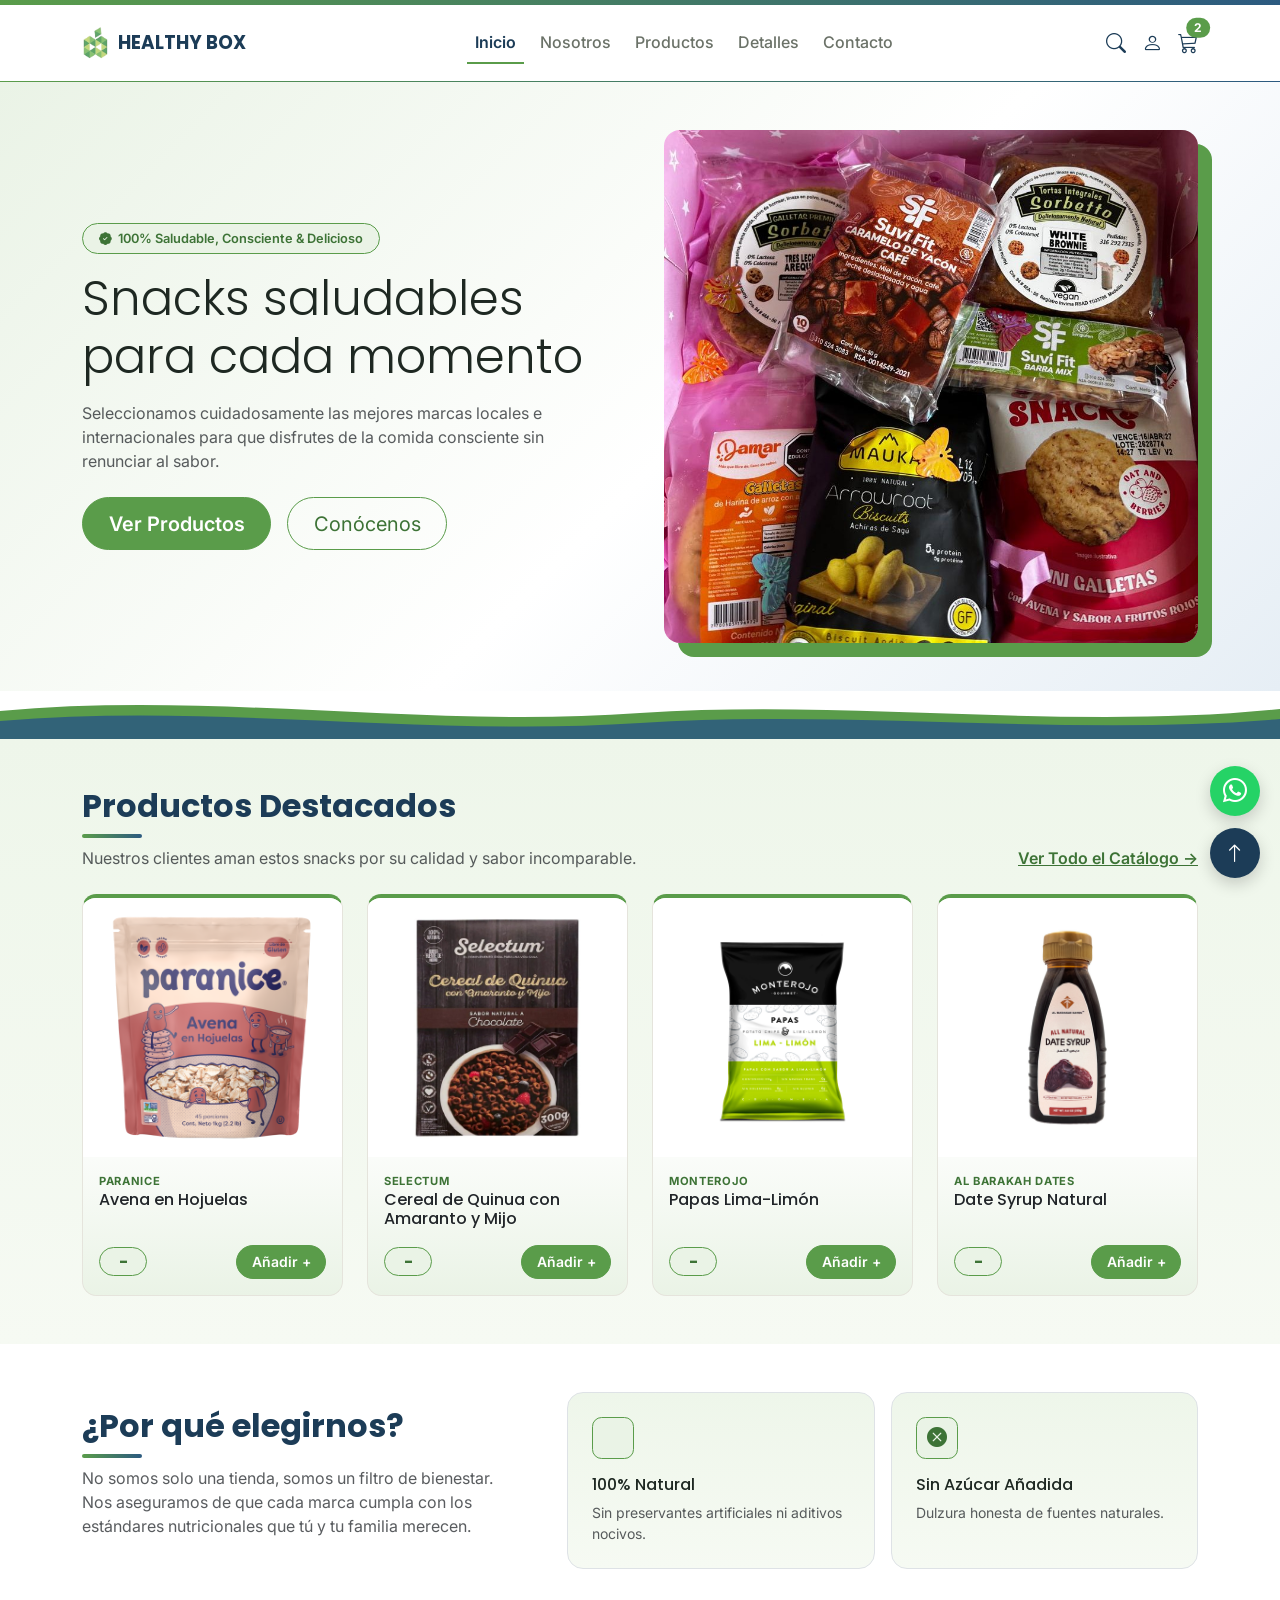
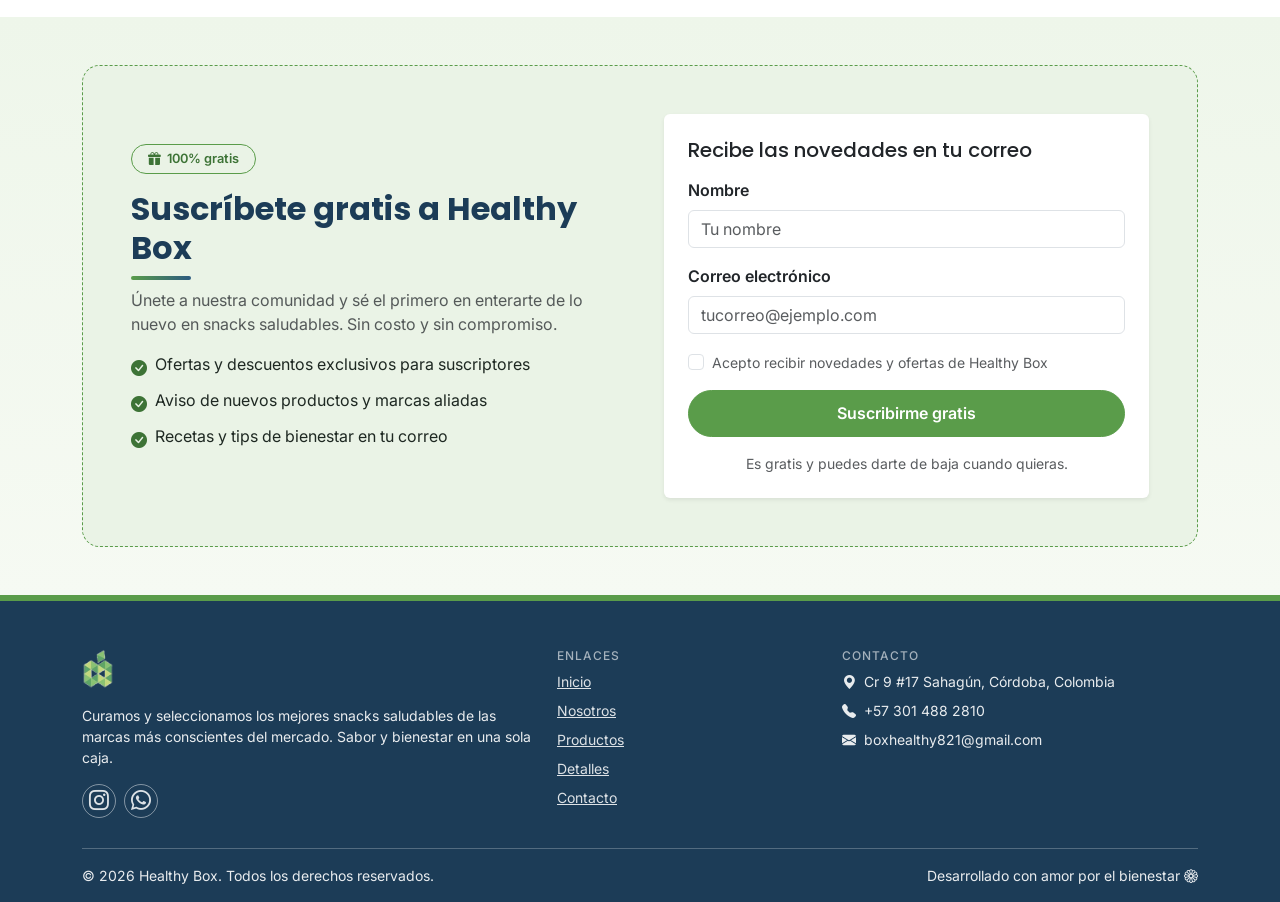
==== index.html @ ec4a330c "Primer commit" ====
<!doctype html>
<html lang="es">
<head>
  <meta charset="UTF-8">
  <meta name="viewport" content="width=device-width, initial-scale=1.0">
  <title>Healthy Box | Snacks saludables para cada momento</title>
  <meta name="description" content="Healthy Box: snacks saludables, naturales y sin azúcar añadida. Descubre nuestro catálogo de productos y conoce la marca.">
  <link href="https://cdn.jsdelivr.net/npm/bootstrap@5.3.3/dist/css/bootstrap.min.css" rel="stylesheet">
  <link rel="stylesheet" href="https://cdn.jsdelivr.net/npm/bootstrap-icons@1.11.3/font/bootstrap-icons.min.css">
  <link rel="stylesheet" href="css/estilo.css">
</head>
<body>

  <header class="navbar navbar-expand-lg sticky-top py-3">
    <div class="container">
      <a class="navbar-brand" href="index.html">
        <img src="img/logo-icono.png" alt="Logo Healthy Box">
        HEALTHY BOX
      </a>

      <button class="navbar-toggler" type="button" data-bs-toggle="collapse" data-bs-target="#navbarPrincipal" aria-controls="navbarPrincipal" aria-expanded="false" aria-label="Abrir menú de navegación">
        <span class="navbar-toggler-icon"></span>
      </button>

      <div class="navbar-collapse collapse d-lg-flex justify-content-between align-items-center" id="navbarPrincipal">
        <ul class="navbar-nav mx-lg-auto my-3 my-lg-0 gap-lg-2">
          <li class="nav-item"><a class="nav-link active" href="index.html">Inicio</a></li>
          <li class="nav-item"><a class="nav-link" href="nosotros.html">Nosotros</a></li>
          <li class="nav-item"><a class="nav-link" href="productos.html">Productos</a></li>
          <li class="nav-item"><a class="nav-link" href="detalle.html">Detalles</a></li>
          <li class="nav-item"><a class="nav-link" href="contacto.html">Contacto</a></li>
        </ul>

        <div class="d-flex align-items-center gap-3">
          <a href="#" class="icono-usuario" aria-label="Buscar"><i class="bi bi-search fs-5"></i></a>
          <a href="#" class="icono-usuario" aria-label="Mi cuenta"><i class="bi bi-person fs-5"></i></a>
          <a href="#" class="position-relative icono-usuario" aria-label="Carrito de compras (simulado, aún sin funcionalidad real)">
            <i class="bi bi-cart3 fs-5"></i>
            <span class="badge-carrito badge rounded-pill position-absolute top-0 start-100 translate-middle">2</span>
          </a>
        </div>
      </div>
    </div>
  </header>

  <main>
    <section class="py-5 hero-color">
      <div class="container">
        <div class="row align-items-center g-5">
          <div class="col-lg-6">
            <span class="hero-badge mb-3"><i class="bi bi-patch-check-fill"></i> 100% Saludable, Consciente &amp; Delicioso</span>
            <h1 class="display-5 mb-3">Snacks saludables para cada momento</h1>
            <p class="text-muted mb-4">Seleccionamos cuidadosamente las mejores marcas locales e internacionales para que disfrutes de la comida consciente sin renunciar al sabor.</p>
            <div class="d-flex gap-3 flex-wrap">
              <a href="productos.html" class="btn btn-primary btn-lg">Ver Productos</a>
              <a href="nosotros.html" class="btn btn-outline-primary btn-lg">Conócenos</a>
            </div>
          </div>
          <div class="col-lg-6">
            <img src="img/hero-caja.jpg" alt="Caja Healthy Box con variedad de snacks saludables" class="hero-img">
          </div>
        </div>
      </div>
    </section>

    <svg class="ola-marca" viewBox="0 0 1440 48" preserveAspectRatio="none" aria-hidden="true">
      <path class="ola-verde" d="M0,20 C240,0 480,38 720,22 C960,8 1200,40 1440,18 L1440,48 L0,48 Z"/>
      <path class="ola-azul" d="M0,30 C240,12 480,46 720,32 C960,18 1200,46 1440,28 L1440,48 L0,48 Z"/>
    </svg>

    <section class="py-5 bg-crema">
      <div class="container">
        <div class="d-flex flex-wrap justify-content-between align-items-end mb-4 gap-3">
          <div>
            <h2>Productos Destacados</h2>
            <p class="text-muted mb-0">Nuestros clientes aman estos snacks por su calidad y sabor incomparable.</p>
          </div>
          <a href="productos.html" class="fw-semibold text-verde text-decoration-underline">Ver Todo el Catálogo →</a>
        </div>

        <div class="row row-cols-2 row-cols-md-4 g-4">
          <div class="col">
            <div class="card card-producto h-100">
              <img src="img/paranice-avena-hojuelas.jpg" class="card-img-top" alt="Avena en Hojuelas Paranice">
              <div class="card-body d-flex flex-column">
                <span class="marca-producto">Paranice</span>
                <h3 class="h6">Avena en Hojuelas</h3>
                <div class="d-flex justify-content-between align-items-center mt-auto pt-2">
                  <span class="precio">-</span>
                  <button class="btn btn-primary btn-sm" type="button">Añadir +</button>
                </div>
              </div>
            </div>
          </div>

          <div class="col">
            <div class="card card-producto h-100">
              <img src="img/selectum-cereal-quinua-chocolate.jpg" class="card-img-top" alt="Cereal de Quinua Selectum">
              <div class="card-body d-flex flex-column">
                <span class="marca-producto">Selectum</span>
                <h3 class="h6">Cereal de Quinua con Amaranto y Mijo</h3>
                <div class="d-flex justify-content-between align-items-center mt-auto pt-2">
                  <span class="precio">-</span>
                  <button class="btn btn-primary btn-sm" type="button">Añadir +</button>
                </div>
              </div>
            </div>
          </div>

          <div class="col">
            <div class="card card-producto h-100">
              <img src="img/monterojo-papas-lima-limon.jpg" class="card-img-top" alt="Papas Lima-Limón Monterojo">
              <div class="card-body d-flex flex-column">
                <span class="marca-producto">Monterojo</span>
                <h3 class="h6">Papas Lima-Limón</h3>
                <div class="d-flex justify-content-between align-items-center mt-auto pt-2">
                  <span class="precio">-</span>
                  <button class="btn btn-primary btn-sm" type="button">Añadir +</button>
                </div>
              </div>
            </div>
          </div>

          <div class="col">
            <div class="card card-producto h-100">
              <img src="img/date-syrup-natural.jpg" class="card-img-top" alt="Date Syrup Natural Al Barakah Dates">
              <div class="card-body d-flex flex-column">
                <span class="marca-producto">Al Barakah Dates</span>
                <h3 class="h6">Date Syrup Natural</h3>
                <div class="d-flex justify-content-between align-items-center mt-auto pt-2">
                  <span class="precio">-</span>
                  <button class="btn btn-primary btn-sm" type="button">Añadir +</button>
                </div>
              </div>
            </div>
          </div>
        </div>
      </div>
    </section>

    <section class="py-5">
      <div class="container">
        <div class="row align-items-center g-5">
          <div class="col-lg-5">
            <h2>¿Por qué elegirnos?</h2>
            <p class="text-muted">No somos solo una tienda, somos un filtro de bienestar. Nos aseguramos de que cada marca cumpla con los estándares nutricionales que tú y tu familia merecen.</p>
          </div>
          <div class="col-lg-7">
            <div class="row g-3">
              <div class="col-sm-6">
                <div class="border rounded-4 p-4 h-100 bg-crema">
                  <div class="icono-circulo mb-3">
                    <i class="bi bi-leaf-fill fs-5"></i>
                  </div>
                  <h3 class="h6">100% Natural</h3>
                  <p class="text-muted small mb-0">Sin preservantes artificiales ni aditivos nocivos.</p>
                </div>
              </div>
              <div class="col-sm-6">
                <div class="border rounded-4 p-4 h-100 bg-crema">
                  <div class="icono-circulo mb-3">
                    <i class="bi bi-x-circle-fill fs-5"></i>
                  </div>
                  <h3 class="h6">Sin Azúcar Añadida</h3>
                  <p class="text-muted small mb-0">Dulzura honesta de fuentes naturales.</p>
                </div>
              </div>
            </div>
          </div>
        </div>
      </div>
    </section>

    <section class="py-5 bg-crema">
      <div class="container">
        <div class="caja-suscripcion p-4 p-lg-5">
          <div class="row g-5 align-items-center">
            <div class="col-lg-6">
              <span class="hero-badge mb-3"><i class="bi bi-gift-fill"></i> 100% gratis</span>
              <h2>Suscríbete gratis a Healthy Box</h2>
              <p class="text-muted">Únete a nuestra comunidad y sé el primero en enterarte de lo nuevo en snacks saludables. Sin costo y sin compromiso.</p>
              <ul class="list-unstyled d-grid gap-2">
                <li class="d-flex gap-2"><i class="bi bi-check-circle-fill text-verde flex-shrink-0 mt-1"></i> Ofertas y descuentos exclusivos para suscriptores</li>
                <li class="d-flex gap-2"><i class="bi bi-check-circle-fill text-verde flex-shrink-0 mt-1"></i> Aviso de nuevos productos y marcas aliadas</li>
                <li class="d-flex gap-2"><i class="bi bi-check-circle-fill text-verde flex-shrink-0 mt-1"></i> Recetas y tips de bienestar en tu correo</li>
              </ul>
            </div>
            <div class="col-lg-6">
              <form class="card p-4 shadow-sm border-0">
                <h3 class="h5 mb-3">Recibe las novedades en tu correo</h3>
                <div class="mb-3">
                  <label class="form-label fw-semibold">Nombre</label>
                  <input type="text" class="form-control" placeholder="Tu nombre">
                </div>
                <div class="mb-3">
                  <label class="form-label fw-semibold">Correo electrónico</label>
                  <input type="email" class="form-control" placeholder="tucorreo@ejemplo.com">
                </div>
                <div class="form-check mb-3">
                  <input class="form-check-input" type="checkbox" id="aceptoNovedades">
                  <label class="form-check-label small text-muted" for="aceptoNovedades">Acepto recibir novedades y ofertas de Healthy Box</label>
                </div>
                <button type="button" class="btn btn-primary w-100">Suscribirme gratis</button>
                <p class="text-muted small text-center mt-3 mb-0">Es gratis y puedes darte de baja cuando quieras.</p>
              </form>
            </div>
          </div>
        </div>
      </div>
    </section>
  </main>

  <footer class="pie-azul pt-5 pb-3">
    <div class="container">
      <div class="row g-4">
        <div class="col-lg-5">
          <img src="img/logo-icono.png" alt="Healthy Box" height="40" class="mb-3">
          <p class="small">Curamos y seleccionamos los mejores snacks saludables de las marcas más conscientes del mercado. Sabor y bienestar en una sola caja.</p>
          <div class="redes d-flex gap-2">
            <a href="#" aria-label="Instagram @healthybox_sahagun"><i class="bi bi-instagram fs-5"></i></a>
            <a href="#" aria-label="Chat / WhatsApp"><i class="bi bi-whatsapp fs-5"></i></a>
          </div>
        </div>
        <div class="col-6 col-lg-3">
          <h6>ENLACES</h6>
          <ul class="list-unstyled d-grid gap-2 small">
            <li><a href="index.html">Inicio</a></li>
            <li><a href="nosotros.html">Nosotros</a></li>
            <li><a href="productos.html">Productos</a></li>
            <li><a href="detalle.html">Detalles</a></li>
            <li><a href="contacto.html">Contacto</a></li>
          </ul>
        </div>
        <div class="col-6 col-lg-4">
          <h6>CONTACTO</h6>
          <ul class="list-unstyled d-grid gap-2 small">
            <li><i class="bi bi-geo-alt-fill me-1"></i> Cr 9 #17 Sahagún, Córdoba, Colombia</li>
            <li><i class="bi bi-telephone-fill me-1"></i> +57 301 488 2810</li>
            <li><i class="bi bi-envelope-fill me-1"></i> boxhealthy821@gmail.com</li>
          </ul>
        </div>
      </div>
      <div class="d-flex flex-wrap justify-content-between gap-2 small border-top border-light border-opacity-25 mt-4 pt-3">
        <span>© 2026 Healthy Box. Todos los derechos reservados.</span>
        <span>Desarrollado con amor por el bienestar <i class="bi bi-flower1"></i></span>
      </div>
    </div>
  </footer>

  <a href="#" class="boton-flotante boton-flotante--wa" aria-label="Escríbenos por WhatsApp">
    <i class="bi bi-whatsapp fs-4"></i>
  </a>
  <a href="#" class="boton-flotante boton-flotante--arriba" aria-label="Volver arriba">
    <i class="bi bi-arrow-up fs-5"></i>
  </a>

  <script src="https://cdn.jsdelivr.net/npm/bootstrap@5.3.3/dist/js/bootstrap.bundle.min.js"></script>
</body>
</html>
---- css/estilo.css ----
@import url('https://fonts.googleapis.com/css2?family=Poppins:wght@500;600;700&family=Inter:wght@400;500;600;700&display=swap');

:root{
  --hb-verde:        #5a9c4a;  
  --hb-verde-oscuro:  #3d7336; 
  --hb-verde-suave:   #eaf3e6;  
  --hb-azul:          #2c5a80;  
  --hb-azul-oscuro:   #1c3c57;  
  --hb-crema:         #fbf9f5;
  --hb-ink:           #1e2822;
  --hb-mute:          #6b7268;
  --hb-linea:         #e5e4dc;

  --bs-font-sans-serif: 'Inter', system-ui, sans-serif;
}

body{ color: var(--hb-ink); background: #fff; }
h1, h2, h3, h4, .navbar-brand, .fw-brand{
  font-family: 'Poppins', 'Inter', sans-serif;
  font-weight: 700;
}

.btn-primary{
  background-color: var(--hb-verde);
  border-color: var(--hb-verde);
  font-weight: 600;
}
.btn-primary:hover, .btn-primary:focus{
  background-color: var(--hb-verde-oscuro);
  border-color: var(--hb-verde-oscuro);
}
.btn-outline-primary{
  color: var(--hb-verde-oscuro);
  border-color: var(--hb-verde);
}
.btn-outline-primary:hover{
  background-color: var(--hb-verde);
  border-color: var(--hb-verde);
  color: #fff;
}
.btn{ border-radius: 50rem; padding: .65rem 1.6rem; }
.btn-sm{ padding: .35rem .9rem; }

.text-verde{ color: var(--hb-verde-oscuro) !important; }
.text-azul{ color: var(--hb-azul-oscuro) !important; }
.bg-verde-suave{ background-color: var(--hb-verde-suave) !important; }
.bg-crema{ background-color: var(--hb-crema) !important; }
.bg-azul-oscuro{ background-color: var(--hb-azul-oscuro) !important; }
.link-azul{ color: var(--hb-azul-oscuro); }

.navbar{ background: #fff; border-bottom: 1px solid var(--hb-linea); }
.navbar-brand{ color: var(--hb-azul-oscuro); display: flex; align-items: center; gap: .55rem; font-size: 1.15rem; }
.navbar-brand img{ height: 34px; width: auto; }
.nav-link{ color: var(--hb-mute); font-weight: 500; }
.nav-link.active{
  color: var(--hb-azul-oscuro) !important;
  font-weight: 600;
  border-bottom: 2px solid var(--hb-verde);
}
.icono-usuario{ color: var(--hb-azul-oscuro); }
.badge-carrito{ background: var(--hb-verde) !important; }

.hero-badge{
  display: inline-flex;
  align-items: center;
  gap: .4rem;
  background: var(--hb-verde-suave);
  color: var(--hb-verde-oscuro);
  border: 1px solid var(--hb-verde);
  border-radius: 50rem;
  padding: .3rem 1rem;
  font-size: .8rem;
  font-weight: 600;
}
.hero-img{ border-radius: 1rem; object-fit: cover; width: 100%; height: 100%; min-height: 320px; }

.ola-marca{ display: block; width: 100%; height: 48px; line-height: 0; }
.ola-marca path.ola-verde{ fill: var(--hb-verde); }
.ola-marca path.ola-azul{ fill: var(--hb-azul); opacity: .85; }

.card-producto{ border: 1px solid var(--hb-linea); border-radius: .9rem; overflow: hidden; }
.card-producto .card-img-top{ aspect-ratio: 1 / 1; object-fit: contain; background: #fff; padding: .75rem; }
.card-producto .marca-producto{ font-size: .7rem; letter-spacing: .06em; text-transform: uppercase; color: var(--hb-verde-oscuro); font-weight: 700; }
.card-producto .precio{ font-family: 'Poppins', sans-serif; font-weight: 700; color: var(--hb-verde-oscuro); }

.icono-circulo{
  width: 42px; height: 42px;
  border-radius: .6rem;
  background: var(--hb-verde-suave);
  border: 1.5px solid var(--hb-verde);
  color: var(--hb-verde-oscuro);
  display: inline-flex; align-items: center; justify-content: center;
}

.franja-azul{ background: var(--hb-azul-oscuro); color: #fff; padding: 3.5rem 0 6rem; }
.franja-azul p{ color: rgba(255,255,255,.85); }
.mision-card{ margin-top: -4.5rem; position: relative; z-index: 2; box-shadow: 0 12px 30px rgba(28,60,87,.14); border-radius: 1rem; }

.caja-suscripcion{
  background: var(--hb-verde-suave);
  border: 1.5px dashed var(--hb-verde);
  border-radius: 1.1rem;
}


.card-producto .btn{ position: relative; z-index: 2; }

.tabla-nutri th, .tabla-nutri td{ border-color: var(--hb-linea); padding: .45rem .25rem; }
.sello-adv{
  display: inline-block; margin: 0 .5rem .5rem 0;
  background: #1e2822; color: #fff; border-radius: .4rem;
  padding: .45rem .8rem; font-size: .75rem; font-weight: 700;
  letter-spacing: .03em; text-transform: uppercase;
}

.marco-creadores{
  max-width: 460px; margin: 0 auto 14px;
  background: var(--hb-verde-suave);
  border: 2px solid var(--hb-verde);
  border-radius: 1.5rem; padding: 1rem;
  box-shadow: 14px 14px 0 var(--hb-azul);
}
.marco-creadores img{
  display: block; width: 100%; height: auto; max-height: 540px;
  object-fit: contain; background: #fff; border-radius: 1rem;
}

footer.pie-azul{ background: var(--hb-azul-oscuro); color: rgba(255,255,255,.9); }
footer.pie-azul a{ color: rgba(255,255,255,.85); }
footer.pie-azul a:hover{ color: #fff; }
footer.pie-azul h6{ color: rgba(255,255,255,.6); letter-spacing: .08em; font-size: .75rem; }
footer.pie-azul .redes a{
  width: 34px; height: 34px; border-radius: 50%;
  border: 1.5px solid rgba(255,255,255,.45);
  display: inline-flex; align-items:center; justify-content:center;
}

.boton-flotante{
  position: fixed; right: 20px; width: 50px; height: 50px; border-radius: 50%;
  display: flex; align-items: center; justify-content: center;
  color: #fff; box-shadow: 0 6px 16px rgba(0,0,0,.18); z-index: 1040;
}
.boton-flotante--wa{ bottom: 84px; background: #25d366; }
.boton-flotante--arriba{ bottom: 22px; background: var(--hb-azul-oscuro); }

.stat-nutricional{ background: var(--hb-crema); border: 1px solid var(--hb-linea); border-radius: .7rem; text-align: center; padding: .8rem; }
.stat-nutricional b{ font-family:'Poppins',sans-serif; font-size: 1.25rem; color: var(--hb-verde-oscuro); display:block; }
.stat-nutricional span{ font-size: .75rem; color: var(--hb-mute); }
.precio-grande{ font-family:'Poppins',sans-serif; font-weight:700; color: var(--hb-verde-oscuro); font-size:1.7rem; }


.navbar{ border-top: 5px solid transparent; border-image: linear-gradient(90deg, var(--hb-verde), var(--hb-azul)) 1; border-bottom: 1px solid var(--hb-linea); }

.bg-crema{ background: linear-gradient(180deg, #eef6ea 0%, #f6faf3 100%) !important; }

.hero-color{ background: linear-gradient(135deg, var(--hb-verde-suave) 0%, #ffffff 55%, #e6eef5 100%); }
.hero-img{ box-shadow: 14px 14px 0 var(--hb-verde); }

main h2:not(.h5)::after{
  content: ""; display: block; width: 60px; height: 4px; border-radius: 4px; margin-top: .55rem;
  background: linear-gradient(90deg, var(--hb-verde), var(--hb-azul));
}
main .text-center h2:not(.h5)::after{ margin-left: auto; margin-right: auto; }
main h2:not(.h5){ color: var(--hb-azul-oscuro); }

.card-producto{ border-top: 4px solid var(--hb-verde); background: linear-gradient(#fff 55%, var(--hb-verde-suave) 100%); }
.card-producto .precio{
  display: inline-block; background: var(--hb-verde-suave); border: 1px solid var(--hb-verde);
  border-radius: 50rem; padding: .1rem .75rem; min-width: 3rem; text-align: center;
}

.franja-azul{ background: linear-gradient(135deg, var(--hb-azul-oscuro) 0%, var(--hb-azul) 100%); }
.mision-card{ border-top: 5px solid var(--hb-verde); }

.stat-nutricional{ background: var(--hb-verde-suave); border-color: var(--hb-verde); }
.detalle-prod .card.shadow-sm{ border-top: 4px solid var(--hb-azul) !important; }
.tabla-nutri th{ color: var(--hb-azul-oscuro); }
.precio-grande{ background: var(--hb-verde-suave); border-left: 5px solid var(--hb-verde); padding: .3rem 1rem; display: inline-block; border-radius: .4rem; }
.badge.bg-verde-suave{ background-color: var(--hb-verde-suave) !important; }

footer.pie-azul{ border-top: 6px solid var(--hb-verde); }

.mapa-contacto{ border: 3px solid var(--hb-verde); border-radius: 1.2rem; overflow: hidden; box-shadow: 10px 10px 0 var(--hb-azul); }
.mapa-contacto iframe{ display: block; }

.lista-filtros{ background: var(--hb-verde-suave); border-radius: .9rem; padding: .5rem; }
.lista-filtros .list-group-item{ background: transparent; border: 0; border-radius: .6rem !important; display: flex; justify-content: space-between; }
.lista-filtros .list-group-item.active{ background: #fff; color: var(--hb-azul-oscuro); font-weight: 700; }
.lista-filtros .list-group-item span{ color: var(--hb-mute); }
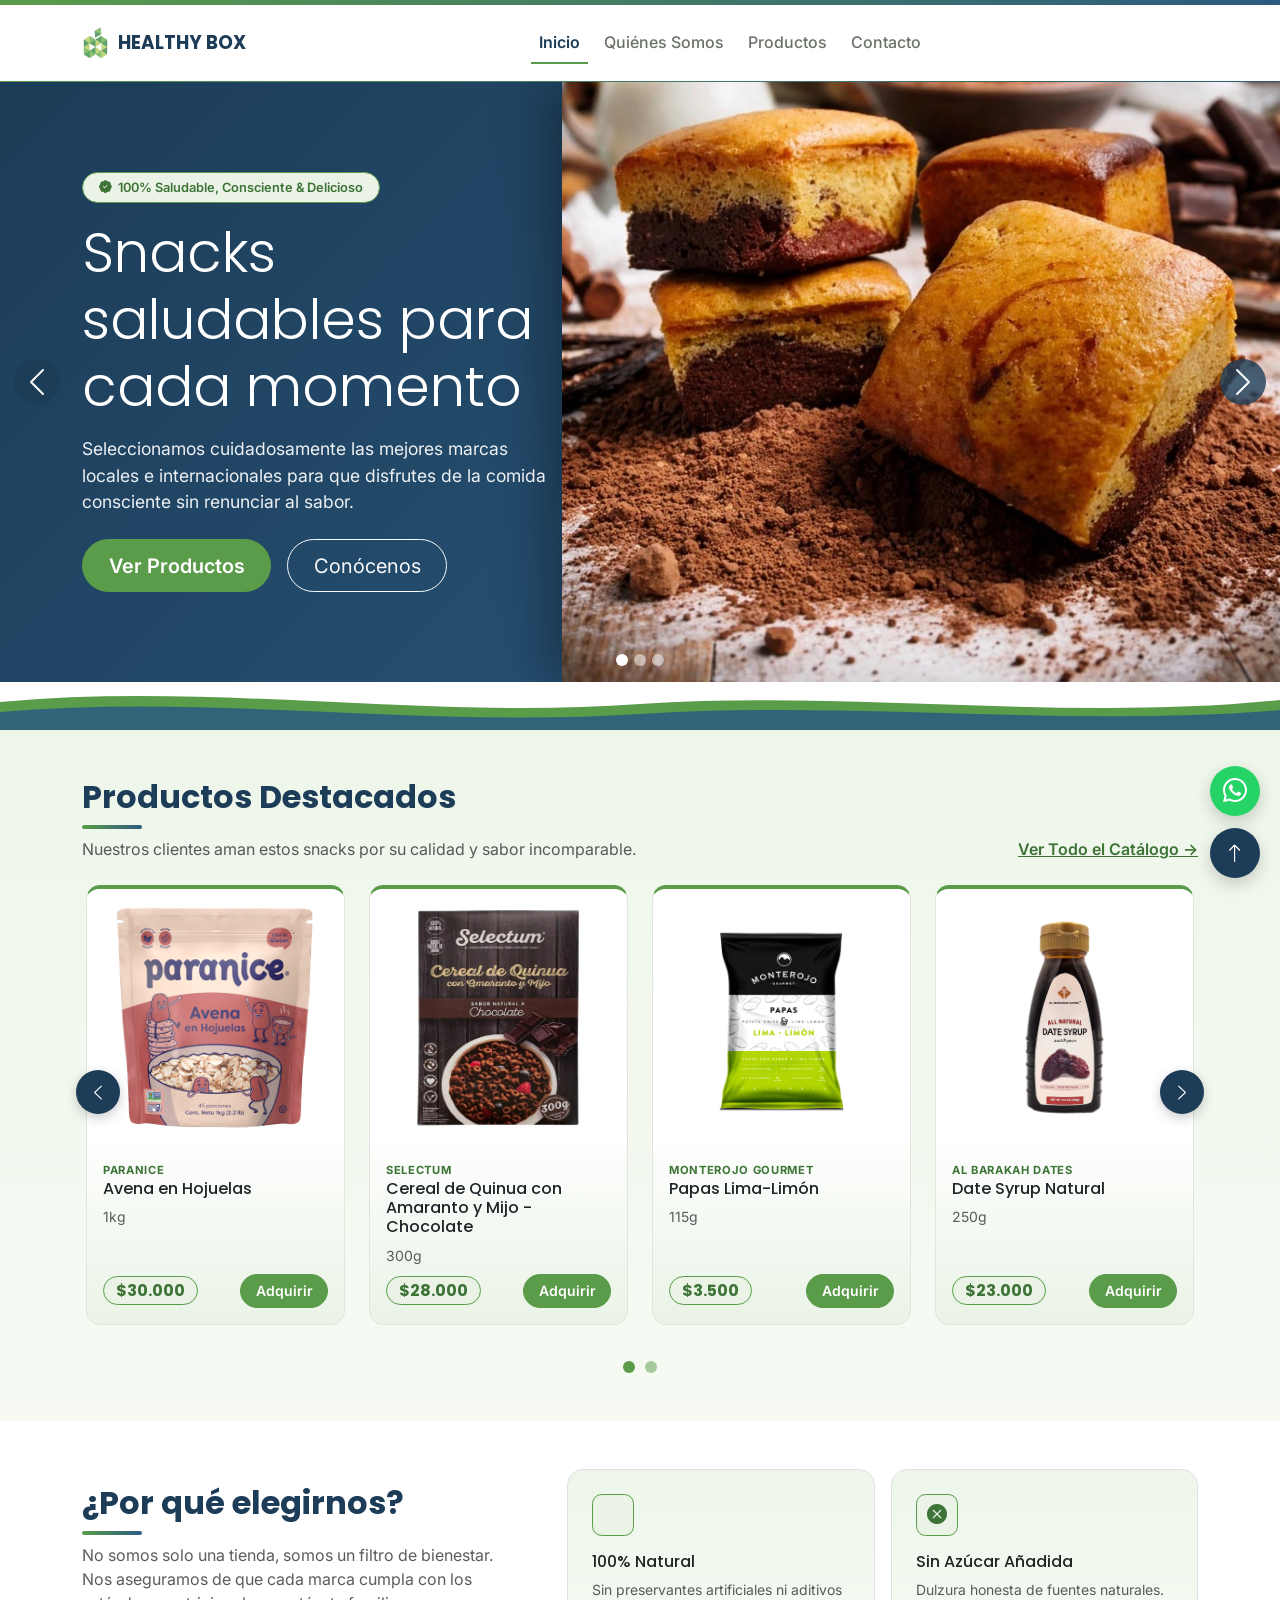
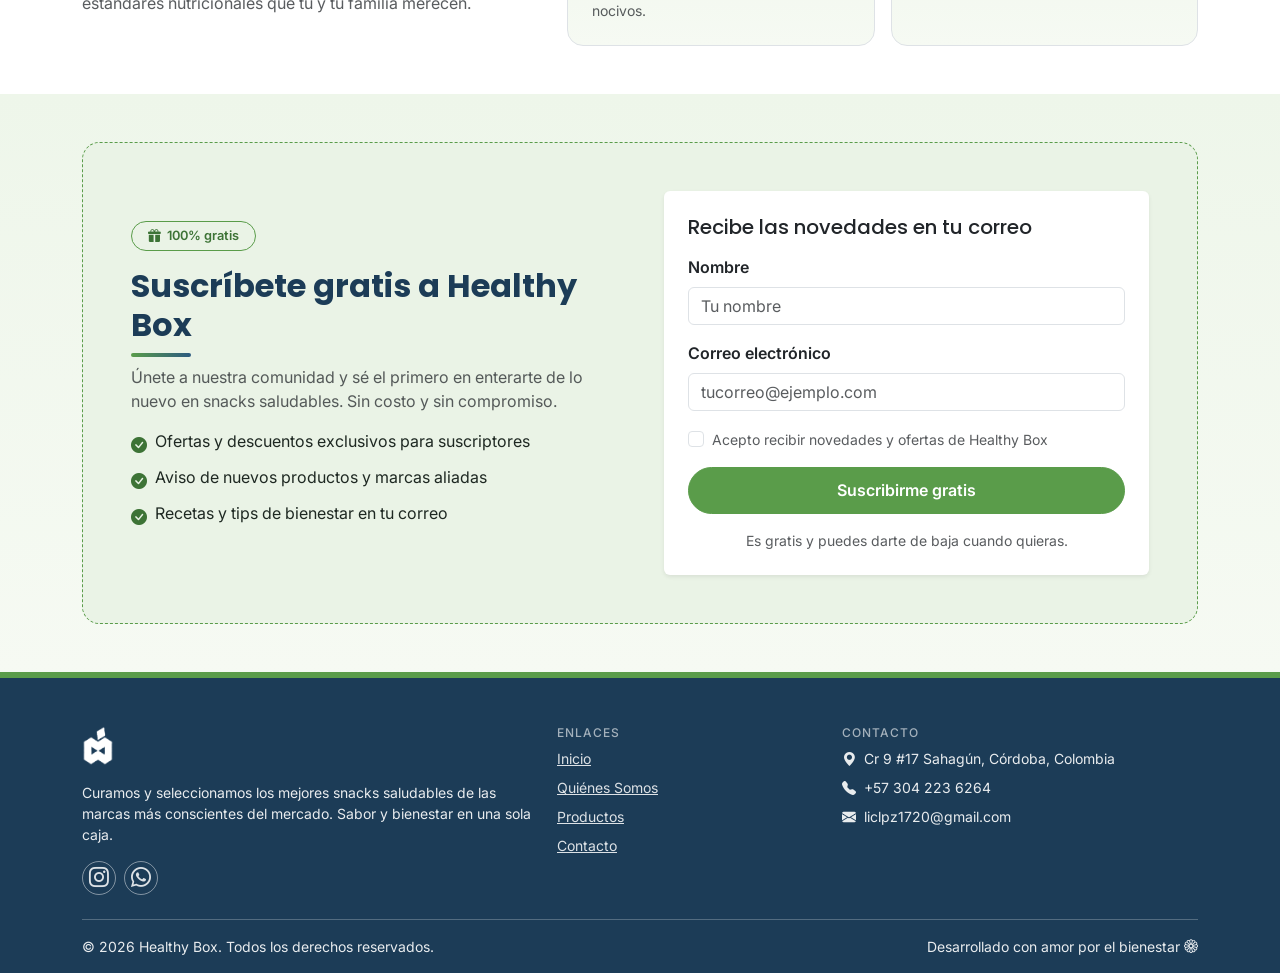
==== commit 9b03d0f1: "Actualización del proyecto" ====
--- a/index.html
+++ b/index.html
@@ -11,7 +11,7 @@
 </head>
 <body>
 
-  <header class="navbar navbar-expand-lg sticky-top py-3">
+    <header class="navbar navbar-expand-lg sticky-top py-3">
     <div class="container">
       <a class="navbar-brand" href="index.html">
         <img src="img/logo-icono.png" alt="Logo Healthy Box">
@@ -25,50 +25,71 @@
       <div class="navbar-collapse collapse d-lg-flex justify-content-between align-items-center" id="navbarPrincipal">
         <ul class="navbar-nav mx-lg-auto my-3 my-lg-0 gap-lg-2">
           <li class="nav-item"><a class="nav-link active" href="index.html">Inicio</a></li>
-          <li class="nav-item"><a class="nav-link" href="nosotros.html">Nosotros</a></li>
+          <li class="nav-item"><a class="nav-link" href="nosotros.html">Quiénes Somos</a></li>
           <li class="nav-item"><a class="nav-link" href="productos.html">Productos</a></li>
-          <li class="nav-item"><a class="nav-link" href="detalle.html">Detalles</a></li>
           <li class="nav-item"><a class="nav-link" href="contacto.html">Contacto</a></li>
         </ul>
 
-        <div class="d-flex align-items-center gap-3">
-          <a href="#" class="icono-usuario" aria-label="Buscar"><i class="bi bi-search fs-5"></i></a>
-          <a href="#" class="icono-usuario" aria-label="Mi cuenta"><i class="bi bi-person fs-5"></i></a>
-          <a href="#" class="position-relative icono-usuario" aria-label="Carrito de compras (simulado, aún sin funcionalidad real)">
-            <i class="bi bi-cart3 fs-5"></i>
-            <span class="badge-carrito badge rounded-pill position-absolute top-0 start-100 translate-middle">2</span>
-          </a>
-        </div>
       </div>
     </div>
   </header>
 
   <main>
-    <section class="py-5 hero-color">
-      <div class="container">
-        <div class="row align-items-center g-5">
-          <div class="col-lg-6">
-            <span class="hero-badge mb-3"><i class="bi bi-patch-check-fill"></i> 100% Saludable, Consciente &amp; Delicioso</span>
-            <h1 class="display-5 mb-3">Snacks saludables para cada momento</h1>
-            <p class="text-muted mb-4">Seleccionamos cuidadosamente las mejores marcas locales e internacionales para que disfrutes de la comida consciente sin renunciar al sabor.</p>
-            <div class="d-flex gap-3 flex-wrap">
-              <a href="productos.html" class="btn btn-primary btn-lg">Ver Productos</a>
-              <a href="nosotros.html" class="btn btn-outline-primary btn-lg">Conócenos</a>
-            </div>
-          </div>
-          <div class="col-lg-6">
-            <img src="img/hero-caja.jpg" alt="Caja Healthy Box con variedad de snacks saludables" class="hero-img">
-          </div>
-        </div>
+        <section class="hero-carrusel">
+      <div id="carruselHero" class="carousel slide carousel-fade" data-bs-ride="carousel" data-bs-interval="5000" aria-label="Carrusel principal de Healthy Box">
+        <div class="carousel-indicators"><button type="button" data-bs-target="#carruselHero" data-bs-slide-to="0" class="active" aria-current="true" aria-label="Diapositiva 1"></button><button type="button" data-bs-target="#carruselHero" data-bs-slide-to="1" aria-label="Diapositiva 2"></button><button type="button" data-bs-target="#carruselHero" data-bs-slide-to="2" aria-label="Diapositiva 3"></button></div>
+        <div class="carousel-inner">
+        <div class="carousel-item active">
+          <img src="img/banner-torta.jpg" class="hero-slide-img d-block" alt="Tortas integrales marmoladas con cacao">
+          <div class="carousel-caption-hb">
+            <div class="container">
+              <div class="hero-texto">
+                <span class="hero-badge mb-3"><i class="bi bi-patch-check-fill"></i> 100% Saludable, Consciente &amp; Delicioso</span>
+                <h1 class="display-4 mb-3">Snacks saludables para cada momento</h1>
+                <p class="mb-4">Seleccionamos cuidadosamente las mejores marcas locales e internacionales para que disfrutes de la comida consciente sin renunciar al sabor.</p>
+                <div class="d-flex gap-3 flex-wrap"><a href="productos.html" class="btn btn-primary btn-lg">Ver Productos</a><a href="nosotros.html" class="btn btn-outline-light btn-lg">Conócenos</a></div>
+              </div>
+            </div>
+          </div>
+        </div>
+        <div class="carousel-item">
+          <img src="img/hero-caja.jpg" class="hero-slide-img d-block" alt="Tortas integrales y barras de la caja Healthy Box">
+          <div class="carousel-caption-hb">
+            <div class="container">
+              <div class="hero-texto">
+                <span class="hero-badge mb-3"><i class="bi bi-patch-check-fill"></i> Hecho con cariño</span>
+                <h2 class="display-4 mb-3">Cajas armadas con detalles para ti</h2>
+                <p class="mb-4">Cada caja Healthy Box se prepara a mano y puede llevar una nota personalizada para regalar o para consentirte.</p>
+                <div class="d-flex gap-3 flex-wrap"><a href="nosotros.html" class="btn btn-primary btn-lg">Conoce nuestra historia</a></div>
+              </div>
+            </div>
+          </div>
+        </div>
+        <div class="carousel-item">
+          <img src="img/caja-nota.jpg" class="hero-slide-img d-block" alt="Galletas y biscuits de la caja Healthy Box">
+          <div class="carousel-caption-hb">
+            <div class="container">
+              <div class="hero-texto">
+                <span class="hero-badge mb-3"><i class="bi bi-patch-check-fill"></i> Marcas seleccionadas</span>
+                <h2 class="display-4 mb-3">Sabor y bienestar en una sola caja</h2>
+                <p class="mb-4">Galletas, barras, chips y despensa saludable: opciones sin azúcar añadida, ricas en proteína, veganas o sin gluten.</p>
+                <div class="d-flex gap-3 flex-wrap"><a href="productos.html" class="btn btn-primary btn-lg">Explorar el catálogo</a></div>
+              </div>
+            </div>
+          </div>
+        </div>
+        </div>
+        <button class="carousel-control-prev" type="button" data-bs-target="#carruselHero" data-bs-slide="prev"><span class="carousel-control-prev-icon" aria-hidden="true"></span><span class="visually-hidden">Anterior</span></button>
+        <button class="carousel-control-next" type="button" data-bs-target="#carruselHero" data-bs-slide="next"><span class="carousel-control-next-icon" aria-hidden="true"></span><span class="visually-hidden">Siguiente</span></button>
       </div>
     </section>
 
-    <svg class="ola-marca" viewBox="0 0 1440 48" preserveAspectRatio="none" aria-hidden="true">
+        <svg class="ola-marca" viewBox="0 0 1440 48" preserveAspectRatio="none" aria-hidden="true">
       <path class="ola-verde" d="M0,20 C240,0 480,38 720,22 C960,8 1200,40 1440,18 L1440,48 L0,48 Z"/>
       <path class="ola-azul" d="M0,30 C240,12 480,46 720,32 C960,18 1200,46 1440,28 L1440,48 L0,48 Z"/>
     </svg>
 
-    <section class="py-5 bg-crema">
+        <section class="py-5 bg-crema">
       <div class="container">
         <div class="d-flex flex-wrap justify-content-between align-items-end mb-4 gap-3">
           <div>
@@ -78,67 +99,154 @@
           <a href="productos.html" class="fw-semibold text-verde text-decoration-underline">Ver Todo el Catálogo →</a>
         </div>
 
-        <div class="row row-cols-2 row-cols-md-4 g-4">
-          <div class="col">
-            <div class="card card-producto h-100">
-              <img src="img/paranice-avena-hojuelas.jpg" class="card-img-top" alt="Avena en Hojuelas Paranice">
-              <div class="card-body d-flex flex-column">
-                <span class="marca-producto">Paranice</span>
-                <h3 class="h6">Avena en Hojuelas</h3>
-                <div class="d-flex justify-content-between align-items-center mt-auto pt-2">
-                  <span class="precio">-</span>
-                  <button class="btn btn-primary btn-sm" type="button">Añadir +</button>
-                </div>
-              </div>
-            </div>
-          </div>
-
-          <div class="col">
-            <div class="card card-producto h-100">
-              <img src="img/selectum-cereal-quinua-chocolate.jpg" class="card-img-top" alt="Cereal de Quinua Selectum">
-              <div class="card-body d-flex flex-column">
-                <span class="marca-producto">Selectum</span>
-                <h3 class="h6">Cereal de Quinua con Amaranto y Mijo</h3>
-                <div class="d-flex justify-content-between align-items-center mt-auto pt-2">
-                  <span class="precio">-</span>
-                  <button class="btn btn-primary btn-sm" type="button">Añadir +</button>
-                </div>
-              </div>
-            </div>
-          </div>
-
-          <div class="col">
-            <div class="card card-producto h-100">
-              <img src="img/monterojo-papas-lima-limon.jpg" class="card-img-top" alt="Papas Lima-Limón Monterojo">
-              <div class="card-body d-flex flex-column">
-                <span class="marca-producto">Monterojo</span>
-                <h3 class="h6">Papas Lima-Limón</h3>
-                <div class="d-flex justify-content-between align-items-center mt-auto pt-2">
-                  <span class="precio">-</span>
-                  <button class="btn btn-primary btn-sm" type="button">Añadir +</button>
-                </div>
-              </div>
-            </div>
-          </div>
-
-          <div class="col">
-            <div class="card card-producto h-100">
-              <img src="img/date-syrup-natural.jpg" class="card-img-top" alt="Date Syrup Natural Al Barakah Dates">
-              <div class="card-body d-flex flex-column">
-                <span class="marca-producto">Al Barakah Dates</span>
-                <h3 class="h6">Date Syrup Natural</h3>
-                <div class="d-flex justify-content-between align-items-center mt-auto pt-2">
-                  <span class="precio">-</span>
-                  <button class="btn btn-primary btn-sm" type="button">Añadir +</button>
-                </div>
-              </div>
-            </div>
-          </div>
+        <div id="carruselDestacados" class="carousel slide carrusel-prod" data-bs-ride="carousel" data-bs-interval="5000" aria-label="Carrusel de productos destacados">
+          <div class="carousel-indicators">
+            <button type="button" data-bs-target="#carruselDestacados" data-bs-slide-to="0" class="active" aria-current="true" aria-label="Productos 1 a 4"></button>
+            <button type="button" data-bs-target="#carruselDestacados" data-bs-slide-to="1" aria-label="Productos 5 a 8"></button>
+          </div>
+          <div class="carousel-inner pb-5">
+            <div class="carousel-item active">
+              <div class="row row-cols-2 row-cols-md-4 g-4">
+            <div class="col">
+              <div class="card card-producto h-100">
+                <img src="img/paranice-avena-hojuelas.jpg" class="card-img-top" alt="Avena en Hojuelas Paranice">
+                <div class="card-body d-flex flex-column">
+                  <span class="marca-producto">Paranice</span>
+                  <h3 class="h6"><a href="detalle.html#paranice-avena-hojuelas" class="stretched-link text-reset text-decoration-none">Avena en Hojuelas</a></h3>
+                  <span class="text-muted small">1kg</span>
+                  <div class="d-flex justify-content-between align-items-center mt-auto pt-2">
+                    <span class="precio">$30.000</span>
+                    <a href="https://wa.me/573042236264?text=Hola%20Healthy%20Box%2C%20quiero%20adquirir%3A%20Paranice%20Avena%20en%20Hojuelas%20%281kg%29" class="btn btn-primary btn-sm" target="_blank" rel="noopener">Adquirir</a>
+                  </div>
+                </div>
+              </div>
+            </div>
+
+            <div class="col">
+              <div class="card card-producto h-100">
+                <img src="img/selectum-cereal-quinua-chocolate.jpg" class="card-img-top" alt="Cereal de Quinua con Amaranto y Mijo sabor Chocolate Selectum">
+                <div class="card-body d-flex flex-column">
+                  <span class="marca-producto">Selectum</span>
+                  <h3 class="h6"><a href="detalle.html#selectum-cereal-quinua-chocolate" class="stretched-link text-reset text-decoration-none">Cereal de Quinua con Amaranto y Mijo - Chocolate</a></h3>
+                  <span class="text-muted small">300g</span>
+                  <div class="d-flex justify-content-between align-items-center mt-auto pt-2">
+                    <span class="precio">$28.000</span>
+                    <a href="https://wa.me/573042236264?text=Hola%20Healthy%20Box%2C%20quiero%20adquirir%3A%20Selectum%20Cereal%20de%20Quinua%20con%20Amaranto%20y%20Mijo%20-%20Chocolate%20%28300g%29" class="btn btn-primary btn-sm" target="_blank" rel="noopener">Adquirir</a>
+                  </div>
+                </div>
+              </div>
+            </div>
+
+            <div class="col">
+              <div class="card card-producto h-100">
+                <img src="img/monterojo-papas-lima-limon.jpg" class="card-img-top" alt="Papas Lima-Limón Monterojo Gourmet">
+                <div class="card-body d-flex flex-column">
+                  <span class="marca-producto">Monterojo Gourmet</span>
+                  <h3 class="h6"><a href="detalle.html#monterojo-papas-lima-limon" class="stretched-link text-reset text-decoration-none">Papas Lima-Limón</a></h3>
+                  <span class="text-muted small">115g</span>
+                  <div class="d-flex justify-content-between align-items-center mt-auto pt-2">
+                    <span class="precio">$3.500</span>
+                    <a href="https://wa.me/573042236264?text=Hola%20Healthy%20Box%2C%20quiero%20adquirir%3A%20Monterojo%20Gourmet%20Papas%20Lima-Lim%C3%B3n%20%28115g%29" class="btn btn-primary btn-sm" target="_blank" rel="noopener">Adquirir</a>
+                  </div>
+                </div>
+              </div>
+            </div>
+
+            <div class="col">
+              <div class="card card-producto h-100">
+                <img src="img/date-syrup-natural.jpg" class="card-img-top" alt="Date Syrup Natural Al Barakah Dates">
+                <div class="card-body d-flex flex-column">
+                  <span class="marca-producto">Al Barakah Dates</span>
+                  <h3 class="h6"><a href="detalle.html#date-syrup-natural" class="stretched-link text-reset text-decoration-none">Date Syrup Natural</a></h3>
+                  <span class="text-muted small">250g</span>
+                  <div class="d-flex justify-content-between align-items-center mt-auto pt-2">
+                    <span class="precio">$23.000</span>
+                    <a href="https://wa.me/573042236264?text=Hola%20Healthy%20Box%2C%20quiero%20adquirir%3A%20Al%20Barakah%20Dates%20Date%20Syrup%20Natural%20%28250g%29" class="btn btn-primary btn-sm" target="_blank" rel="noopener">Adquirir</a>
+                  </div>
+                </div>
+              </div>
+            </div>
+
+              </div>
+            </div>
+            <div class="carousel-item">
+              <div class="row row-cols-2 row-cols-md-4 g-4">
+            <div class="col">
+              <div class="card card-producto h-100">
+                <img src="img/damar-pan-sagu-arequipe.jpg" class="card-img-top" alt="Pan Harina de Arroz con Sagú y Arequipe Sin Azúcar Damar">
+                <div class="card-body d-flex flex-column">
+                  <span class="marca-producto">Damar</span>
+                  <h3 class="h6"><a href="detalle.html#damar-pan-sagu-arequipe" class="stretched-link text-reset text-decoration-none">Pan Harina de Arroz con Sagú y Arequipe</a></h3>
+                  <span class="text-muted small">300g</span>
+                  <div class="d-flex justify-content-between align-items-center mt-auto pt-2">
+                    <span class="precio">$13.000</span>
+                    <a href="https://wa.me/573042236264?text=Hola%20Healthy%20Box%2C%20quiero%20adquirir%3A%20Damar%20Pan%20Harina%20de%20Arroz%20con%20Sag%C3%BA%20y%20Arequipe%20%28300g%29" class="btn btn-primary btn-sm" target="_blank" rel="noopener">Adquirir</a>
+                  </div>
+                </div>
+              </div>
+            </div>
+
+            <div class="col">
+              <div class="card card-producto h-100">
+                <img src="img/fitbell-golden-bites.jpg" class="card-img-top" alt="Golden Bites rellenos de Arequipe FitBell">
+                <div class="card-body d-flex flex-column">
+                  <span class="marca-producto">FitBell</span>
+                  <h3 class="h6"><a href="detalle.html#fitbell-golden-bites" class="stretched-link text-reset text-decoration-none">Golden Bites rellenos de Arequipe</a></h3>
+                  <span class="text-muted small">60g</span>
+                  <div class="d-flex justify-content-between align-items-center mt-auto pt-2">
+                    <span class="precio">$6.500</span>
+                    <a href="https://wa.me/573042236264?text=Hola%20Healthy%20Box%2C%20quiero%20adquirir%3A%20FitBell%20Golden%20Bites%20rellenos%20de%20Arequipe%20%2860g%29" class="btn btn-primary btn-sm" target="_blank" rel="noopener">Adquirir</a>
+                  </div>
+                </div>
+              </div>
+            </div>
+
+            <div class="col">
+              <div class="card card-producto h-100">
+                <img src="img/paranice-granola-chocolate.jpg" class="card-img-top" alt="GranOla Chocolate Chip Paranice">
+                <div class="card-body d-flex flex-column">
+                  <span class="marca-producto">Paranice</span>
+                  <h3 class="h6"><a href="detalle.html#paranice-granola-chocolate" class="stretched-link text-reset text-decoration-none">GranOla Chocolate Chip</a></h3>
+                  <span class="text-muted small">300g</span>
+                  <div class="d-flex justify-content-between align-items-center mt-auto pt-2">
+                    <span class="precio">$36.000</span>
+                    <a href="https://wa.me/573042236264?text=Hola%20Healthy%20Box%2C%20quiero%20adquirir%3A%20Paranice%20GranOla%20Chocolate%20Chip%20%28300g%29" class="btn btn-primary btn-sm" target="_blank" rel="noopener">Adquirir</a>
+                  </div>
+                </div>
+              </div>
+            </div>
+
+            <div class="col">
+              <div class="card card-producto h-100">
+                <img src="img/vitad-galletas-vainilla.jpg" class="card-img-top" alt="Galletas de Vainilla Sin Culpa Vitad">
+                <div class="card-body d-flex flex-column">
+                  <span class="marca-producto">Vitad</span>
+                  <h3 class="h6"><a href="detalle.html#vitad-galletas-vainilla" class="stretched-link text-reset text-decoration-none">Galletas de Vainilla Sin Culpa</a></h3>
+                  <span class="text-muted small">4 x 30g</span>
+                  <div class="d-flex justify-content-between align-items-center mt-auto pt-2">
+                    <span class="precio">$3.500</span>
+                    <a href="https://wa.me/573042236264?text=Hola%20Healthy%20Box%2C%20quiero%20adquirir%3A%20Vitad%20Galletas%20de%20Vainilla%20Sin%20Culpa%20%284%20x%2030g%29" class="btn btn-primary btn-sm" target="_blank" rel="noopener">Adquirir</a>
+                  </div>
+                </div>
+              </div>
+            </div>
+
+              </div>
+            </div>
+          </div>
+          <button class="carousel-control-prev" type="button" data-bs-target="#carruselDestacados" data-bs-slide="prev">
+            <span class="carousel-control-prev-icon" aria-hidden="true"></span>
+            <span class="visually-hidden">Anterior</span>
+          </button>
+          <button class="carousel-control-next" type="button" data-bs-target="#carruselDestacados" data-bs-slide="next">
+            <span class="carousel-control-next-icon" aria-hidden="true"></span>
+            <span class="visually-hidden">Siguiente</span>
+          </button>
         </div>
       </div>
     </section>
 
-    <section class="py-5">
+        <section class="py-5">
       <div class="container">
         <div class="row align-items-center g-5">
           <div class="col-lg-5">
@@ -171,7 +279,7 @@
       </div>
     </section>
 
-    <section class="py-5 bg-crema">
+        <section class="py-5 bg-crema">
       <div class="container">
         <div class="caja-suscripcion p-4 p-lg-5">
           <div class="row g-5 align-items-center">
@@ -186,21 +294,25 @@
               </ul>
             </div>
             <div class="col-lg-6">
-              <form class="card p-4 shadow-sm border-0">
+              <form class="card p-4 shadow-sm border-0" action="https://api.web3forms.com/submit" method="POST">
+                <input type="hidden" name="access_key" value="7e4ecec6-5a29-4eb7-8053-2802646640e2">
+                <input type="hidden" name="subject" value="Nueva suscripción a Healthy Box">
+                <input type="hidden" name="from_name" value="Sitio web Healthy Box">
+                <input type="checkbox" name="botcheck" class="d-none" tabindex="-1" autocomplete="off">
                 <h3 class="h5 mb-3">Recibe las novedades en tu correo</h3>
                 <div class="mb-3">
                   <label class="form-label fw-semibold">Nombre</label>
-                  <input type="text" class="form-control" placeholder="Tu nombre">
+                  <input type="text" name="nombre" class="form-control" placeholder="Tu nombre" required>
                 </div>
                 <div class="mb-3">
                   <label class="form-label fw-semibold">Correo electrónico</label>
-                  <input type="email" class="form-control" placeholder="tucorreo@ejemplo.com">
+                  <input type="email" name="email" class="form-control" placeholder="tucorreo@ejemplo.com" required>
                 </div>
                 <div class="form-check mb-3">
-                  <input class="form-check-input" type="checkbox" id="aceptoNovedades">
+                  <input class="form-check-input" type="checkbox" name="acepta_novedades" id="aceptoNovedades" required>
                   <label class="form-check-label small text-muted" for="aceptoNovedades">Acepto recibir novedades y ofertas de Healthy Box</label>
                 </div>
-                <button type="button" class="btn btn-primary w-100">Suscribirme gratis</button>
+                <button type="submit" class="btn btn-primary w-100">Suscribirme gratis</button>
                 <p class="text-muted small text-center mt-3 mb-0">Es gratis y puedes darte de baja cuando quieras.</p>
               </form>
             </div>
@@ -210,24 +322,23 @@
     </section>
   </main>
 
-  <footer class="pie-azul pt-5 pb-3">
+    <footer class="pie-azul pt-5 pb-3">
     <div class="container">
       <div class="row g-4">
         <div class="col-lg-5">
-          <img src="img/logo-icono.png" alt="Healthy Box" height="40" class="mb-3">
+          <img src="img/logo-icono.png" alt="Healthy Box" height="40" class="mb-3" style="filter:brightness(0) invert(1);">
           <p class="small">Curamos y seleccionamos los mejores snacks saludables de las marcas más conscientes del mercado. Sabor y bienestar en una sola caja.</p>
           <div class="redes d-flex gap-2">
-            <a href="#" aria-label="Instagram @healthybox_sahagun"><i class="bi bi-instagram fs-5"></i></a>
-            <a href="#" aria-label="Chat / WhatsApp"><i class="bi bi-whatsapp fs-5"></i></a>
+            <a href="https://www.instagram.com/licethlp07?knvt=MXJ4OGp3YTh5czN5NA==" aria-label="Instagram @healthybox_sahagun"><i class="bi bi-instagram fs-5"></i></a>
+            <a href="https://wa.me/573042236264" target="_blank" rel="noopener" aria-label="Chat / WhatsApp"><i class="bi bi-whatsapp fs-5"></i></a>
           </div>
         </div>
         <div class="col-6 col-lg-3">
           <h6>ENLACES</h6>
           <ul class="list-unstyled d-grid gap-2 small">
             <li><a href="index.html">Inicio</a></li>
-            <li><a href="nosotros.html">Nosotros</a></li>
+            <li><a href="nosotros.html">Quiénes Somos</a></li>
             <li><a href="productos.html">Productos</a></li>
-            <li><a href="detalle.html">Detalles</a></li>
             <li><a href="contacto.html">Contacto</a></li>
           </ul>
         </div>
@@ -235,8 +346,8 @@
           <h6>CONTACTO</h6>
           <ul class="list-unstyled d-grid gap-2 small">
             <li><i class="bi bi-geo-alt-fill me-1"></i> Cr 9 #17 Sahagún, Córdoba, Colombia</li>
-            <li><i class="bi bi-telephone-fill me-1"></i> +57 301 488 2810</li>
-            <li><i class="bi bi-envelope-fill me-1"></i> boxhealthy821@gmail.com</li>
+            <li><i class="bi bi-telephone-fill me-1"></i> +57 304 223 6264</li>
+            <li><i class="bi bi-envelope-fill me-1"></i> liclpz1720@gmail.com</li>
           </ul>
         </div>
       </div>
@@ -247,7 +358,7 @@
     </div>
   </footer>
 
-  <a href="#" class="boton-flotante boton-flotante--wa" aria-label="Escríbenos por WhatsApp">
+  <a href="https://wa.me/573042236264" target="_blank" rel="noopener" class="boton-flotante boton-flotante--wa" aria-label="Escríbenos por WhatsApp">
     <i class="bi bi-whatsapp fs-4"></i>
   </a>
   <a href="#" class="boton-flotante boton-flotante--arriba" aria-label="Volver arriba">
@@ -255,5 +366,6 @@
   </a>
 
   <script src="https://cdn.jsdelivr.net/npm/bootstrap@5.3.3/dist/js/bootstrap.bundle.min.js"></script>
+  <script src="js/script.js"></script>
 </body>
 </html>
--- a/css/estilo.css
+++ b/css/estilo.css
@@ -1,13 +1,7 @@
-
 @import url('https://fonts.googleapis.com/css2?family=Poppins:wght@500;600;700&family=Inter:wght@400;500;600;700&display=swap');
 
 :root{
-  --hb-verde:        #5a9c4a;  
-  --hb-verde-oscuro:  #3d7336; 
-  --hb-verde-suave:   #eaf3e6;  
-  --hb-azul:          #2c5a80;  
-  --hb-azul-oscuro:   #1c3c57;  
-  --hb-crema:         #fbf9f5;
+    --hb-verde:        #5a9c4a;    --hb-verde-oscuro:  #3d7336;    --hb-verde-suave:   #eaf3e6;    --hb-azul:          #2c5a80;    --hb-azul-oscuro:   #1c3c57;    --hb-crema:         #fbf9f5;
   --hb-ink:           #1e2822;
   --hb-mute:          #6b7268;
   --hb-linea:         #e5e4dc;
@@ -103,7 +97,6 @@
   border-radius: 1.1rem;
 }
 
-
 .card-producto .btn{ position: relative; z-index: 2; }
 
 .tabla-nutri th, .tabla-nutri td{ border-color: var(--hb-linea); padding: .45rem .25rem; }
@@ -149,7 +142,6 @@
 .stat-nutricional span{ font-size: .75rem; color: var(--hb-mute); }
 .precio-grande{ font-family:'Poppins',sans-serif; font-weight:700; color: var(--hb-verde-oscuro); font-size:1.7rem; }
 
-
 .navbar{ border-top: 5px solid transparent; border-image: linear-gradient(90deg, var(--hb-verde), var(--hb-azul)) 1; border-bottom: 1px solid var(--hb-linea); }
 
 .bg-crema{ background: linear-gradient(180deg, #eef6ea 0%, #f6faf3 100%) !important; }
@@ -187,4 +179,65 @@
 .lista-filtros{ background: var(--hb-verde-suave); border-radius: .9rem; padding: .5rem; }
 .lista-filtros .list-group-item{ background: transparent; border: 0; border-radius: .6rem !important; display: flex; justify-content: space-between; }
 .lista-filtros .list-group-item.active{ background: #fff; color: var(--hb-azul-oscuro); font-weight: 700; }
-.lista-filtros .list-group-item span{ color: var(--hb-mute); }+.lista-filtros .list-group-item span{ color: var(--hb-mute); }
+
+html{ scroll-behavior: smooth; }
+.categoria, #catalogo{ scroll-margin-top: 100px; }
+.lista-filtros .list-group-item-action:hover{ background: #fff; color: var(--hb-verde-oscuro); }
+
+.detalle-prod{ display: none; }
+.detalle-prod:target{ display: block; }
+body:not(:has(.detalle-prod:target)) .detalle-prod[data-default]{ display: block; }
+
+.carrusel-prod{ padding: 0 .25rem; }
+.carrusel-prod .carousel-indicators{ bottom: 0; margin-bottom: 0; }
+.carrusel-prod .carousel-indicators [data-bs-target]{ background-color: var(--hb-verde); width: 12px; height: 12px; border-radius: 50%; border: 0; margin: 0 5px; }
+.carrusel-prod .carousel-control-prev,
+.carrusel-prod .carousel-control-next{
+  width: 44px; height: 44px; top: 38%; bottom: auto; opacity: 1;
+  background: var(--hb-azul-oscuro); border-radius: 50%;
+  box-shadow: 0 4px 12px rgba(0,0,0,.2);
+}
+.carrusel-prod .carousel-control-prev{ left: -6px; }
+.carrusel-prod .carousel-control-next{ right: -6px; }
+.carrusel-prod .carousel-control-prev-icon,
+.carrusel-prod .carousel-control-next-icon{ width: 1.1rem; height: 1.1rem; }
+
+.galeria-item{ border-radius: 1.2rem; overflow: hidden; border: 3px solid var(--hb-verde); box-shadow: 8px 8px 0 var(--hb-azul); background: #fff; }
+.galeria-item img{ object-fit: cover; width: 100%; height: 100%; }
+
+.card-nutri{ border-top: 4px solid var(--hb-verde) !important; background: linear-gradient(#fff 70%, var(--hb-verde-suave)); }
+.chip-nutri{ display: inline-block; background: #fff; border: 1px solid var(--hb-verde); color: var(--hb-azul-oscuro); border-radius: 50rem; padding: .3rem .85rem; font-size: .85rem; }
+.chip-nutri b{ color: var(--hb-verde-oscuro); font-weight: 700; margin-right: .2rem; }
+
+
+.grupo-productos{ display: flex; align-items: center; gap: 1rem; background: linear-gradient(135deg, var(--hb-azul-oscuro), var(--hb-azul)); color: #fff; border-radius: 1rem; border-left: 8px solid var(--hb-verde); padding: 1.1rem 1.4rem; margin-bottom: 2rem; }
+.grupo-productos i{ font-size: 2rem; color: #fff; }
+.grupo-productos h2{ color: #fff !important; margin: 0; font-size: 1.5rem; }
+.grupo-productos h2::after{ display: none !important; }
+.grupo-productos p{ margin: 0; color: rgba(255,255,255,.85); font-size: .95rem; }
+
+.pagina-prod{ display: none; scroll-margin-top: 100px; }
+.pagina-prod:target, .pagina-prod:has(:target){ display: block; }
+body:not(:has(.pagina-prod:target)):not(:has(.pagina-prod :target)) .pagina-prod[data-default]{ display: block; }
+
+.valor-img{ display: block; width: 100%; aspect-ratio: 1 / 1; object-fit: cover; }
+
+.hero-carrusel{ overflow: hidden; }
+.hero-carrusel .carousel-item{ background: linear-gradient(135deg, var(--hb-azul-oscuro) 0%, var(--hb-azul) 100%); }
+.hero-carrusel .hero-slide-img{ width: 58%; margin-left: auto; height: 600px; object-fit: contain; object-position: right center; filter: drop-shadow(-14px 0 26px rgba(0,0,0,.35)); }
+.hero-carrusel .carousel-caption-hb{ position: absolute; inset: 0; display: flex; align-items: center; color: #fff; }
+.hero-carrusel .hero-texto{ max-width: min(540px, 38vw); }
+.hero-carrusel .hero-texto h1, .hero-carrusel .hero-texto h2{ color: #fff; }
+.hero-carrusel .hero-texto h2::after{ display: none; }
+.hero-carrusel .hero-texto p{ color: rgba(255,255,255,.92); font-size: 1.1rem; }
+.hero-carrusel .btn-outline-light:hover{ color: var(--hb-azul-oscuro); }
+.hero-carrusel .carousel-indicators [data-bs-target]{ width: 12px; height: 12px; border-radius: 50%; border: 0; }
+.hero-carrusel .carousel-control-prev, .hero-carrusel .carousel-control-next{ width: 46px; height: 46px; top: 50%; bottom: auto; transform: translateY(-50%); margin: 0 14px; opacity: 1; background: rgba(28,60,87,.8); border-radius: 50%; }
+@media (max-width: 991.98px){
+  .hero-carrusel .hero-slide-img{ width: 100%; height: 260px; object-position: center; filter: none; }
+  .hero-carrusel .carousel-caption-hb{ position: static; padding: 1.5rem 0 3.5rem; }
+  .hero-carrusel .hero-texto{ max-width: none; }
+  .hero-carrusel .hero-texto h1, .hero-carrusel .hero-texto h2{ font-size: 2rem; }
+  .hero-carrusel .carousel-control-prev, .hero-carrusel .carousel-control-next{ display: none; }
+}
